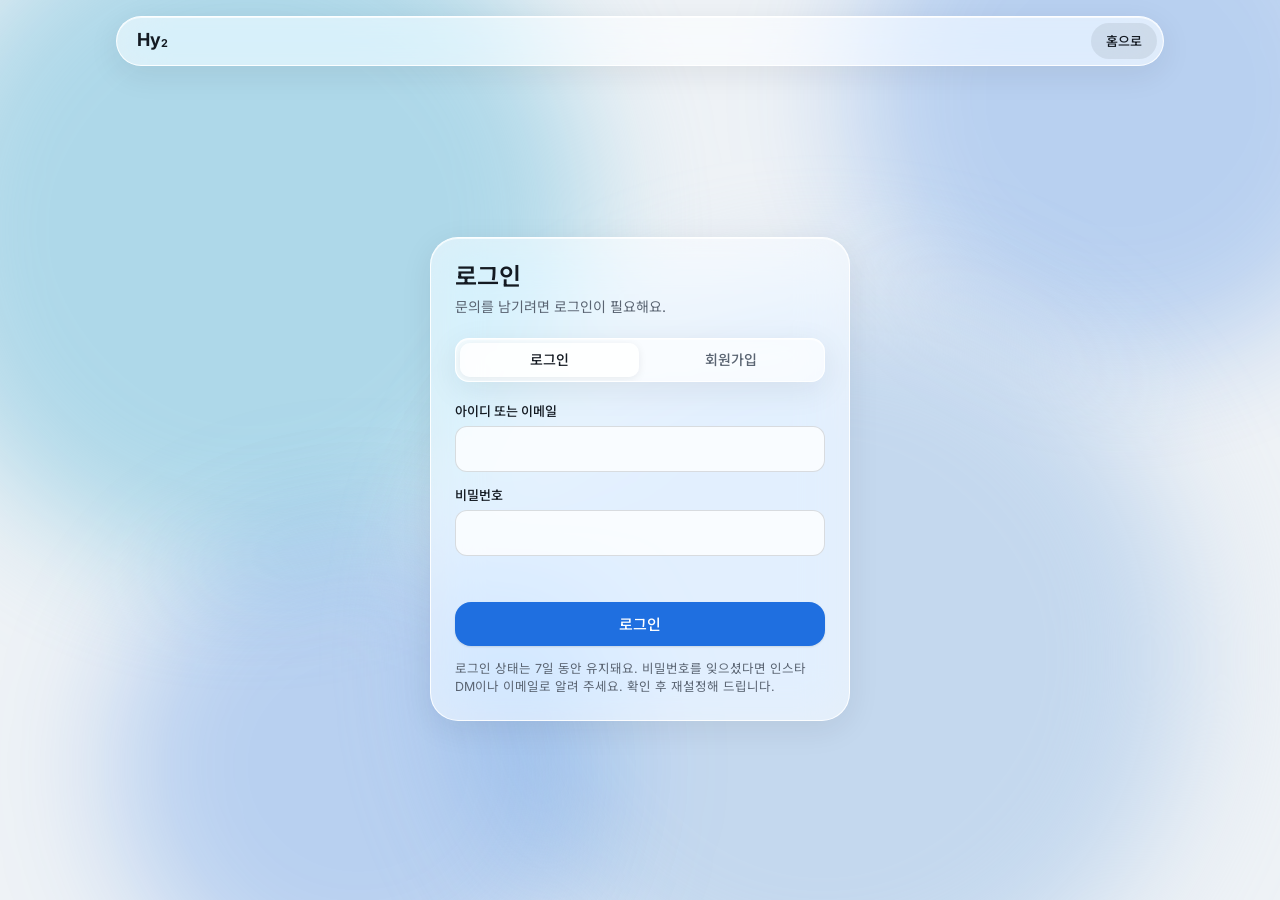
==== public/admin.html @ a985e74a "Hy2 홈페이지: 회원제 1:1 문의, 어드민, OTP, VPN 차단, 후기, 코인 후원 Co-Authored-By: Claude Opus 5.5 <noreply@anthropic" ====
<!doctype html>
<html lang="ko">
<head>
<meta charset="utf-8">
<meta name="viewport" content="width=device-width, initial-scale=1, viewport-fit=cover">
<title>관리 · Hy2</title>
<meta name="robots" content="noindex">
<link rel="icon" href="data:image/svg+xml,%3Csvg xmlns='http://www.w3.org/2000/svg' viewBox='0 0 64 64'%3E%3Crect width='64' height='64' rx='16' fill='%23141a22'/%3E%3Ctext x='10' y='42' font-family='Arial' font-weight='700' font-size='28' fill='%23eef2f6'%3EHy%3C/text%3E%3Ctext x='45' y='48' font-family='Arial' font-weight='700' font-size='16' fill='%23bfe6f0'%3E2%3C/text%3E%3C/svg%3E">
<link rel="preconnect" href="https://fonts.googleapis.com">
<link rel="preconnect" href="https://fonts.gstatic.com" crossorigin>
<link rel="stylesheet" href="https://fonts.googleapis.com/css2?family=Inter:wght@400;500;600;700&family=Noto+Sans+KR:wght@400;500;600;700&family=JetBrains+Mono:wght@400;500&display=swap">
<link rel="stylesheet" href="assets/style.css">
<style>
.wrap{max-width:1280px}
.topbar{display:flex;flex-wrap:wrap;justify-content:space-between;align-items:center;gap:var(--s4);margin-bottom:var(--s4)}
.stats{display:flex;gap:var(--s2);flex-wrap:wrap}
.stat{padding:8px 14px;border-radius:12px;font-size:13px;color:var(--ink-muted)}
.stat b{color:var(--ink);font-size:15px;margin-left:6px;font-variant-numeric:tabular-nums}
.filters{display:flex;gap:6px}
.filters select{height:36px;font-size:13px;padding:0 10px}
.panel-box{border-radius:var(--r-lg);padding:var(--s4) var(--s4) var(--s6);margin-bottom:var(--s10)}
.panel-head{display:flex;justify-content:space-between;align-items:center;gap:var(--s4);flex-wrap:wrap;padding:var(--s2) var(--s2) var(--s4)}
.panel-head .input{max-width:260px;height:38px;font-size:14px}
.table-wrap{overflow-x:auto}
table{width:100%;border-collapse:collapse;font-size:13px;font-variant-numeric:tabular-nums}
th,td{text-align:left;padding:11px 12px;border-bottom:1px solid var(--hairline);white-space:nowrap;vertical-align:middle}
th{font-weight:500;color:var(--ink-muted);font-size:12px;position:sticky;top:0;background:var(--glass-strong)}
tr:hover td{background:var(--hairline)}
td .sub{display:block;font-size:12px;color:var(--ink-muted)}
.row-actions{display:flex;gap:4px;flex-wrap:nowrap}
.menu{position:relative}
.menu-list{position:absolute;right:0;top:calc(100% + 4px);z-index:30;min-width:180px;padding:6px;border-radius:14px;display:grid;background:var(--glass-strong)}
.menu-list button{border:0;background:none;text-align:left;padding:9px 12px;border-radius:9px;font:500 13px/1.2 var(--sans);color:var(--ink);cursor:pointer}
.menu-list button:hover{background:var(--hairline)}
.menu-list button.danger{color:var(--danger)}
.rv{display:grid;gap:6px;padding:var(--s4);border-bottom:1px solid var(--hairline)}
.rv-top{display:flex;justify-content:space-between;align-items:center;gap:var(--s2)}
</style>
</head>
<body>
<canvas id="orbs" aria-hidden="true"></canvas>
<div class="wrap">
  <div class="nav-shell">
    <nav class="nav glass" aria-label="관리 메뉴">
      <a class="brand" href="index.html">Hy<sub>2</sub> <span class="muted" style="font-size:13px;font-weight:500">관리</span></a>
      <div class="nav-right">
        <a class="btn btn-quiet btn-sm btn-pill" href="inquiry.html?account=1">내 계정</a>
        <button class="btn btn-quiet btn-sm btn-pill" type="button" id="logout-btn">로그아웃</button>
      </div>
    </nav>
  </div>

  <div class="topbar">
    <div class="tabs glass" role="tablist" aria-label="관리 화면">
      <button role="tab" id="tab-inbox" aria-selected="true" data-tab="inbox">문의함</button>
      <button role="tab" id="tab-users" aria-selected="false" data-tab="users">회원</button>
      <button role="tab" id="tab-logs" aria-selected="false" data-tab="logs">로그인 기록</button>
      <button role="tab" id="tab-reviews" aria-selected="false" data-tab="reviews">후기</button>
    </div>
    <div class="stats" id="stats"></div>
  </div>

  <section id="view-inbox" role="tabpanel" aria-labelledby="tab-inbox">
    <div class="app" id="app">
      <aside class="side glass" aria-label="전체 문의">
        <div class="filters">
          <select class="input" id="f-status" aria-label="상태">
            <option value="">전체 상태</option><option value="open">답변 대기</option><option value="answered">답변 완료</option><option value="closed">종료</option>
          </select>
          <select class="input" id="f-cat" aria-label="분야"><option value="">전체 분야</option></select>
        </div>
        <div class="tlist" id="tlist"></div>
      </aside>
      <main class="main glass" id="main"><div class="empty">왼쪽에서 문의를 골라 주세요.</div></main>
    </div>
  </section>

  <section id="view-users" role="tabpanel" aria-labelledby="tab-users" hidden>
    <div class="panel-box glass">
      <div class="panel-head"><b>회원 목록</b><input class="input" id="u-search" placeholder="아이디·이름·이메일·IP 검색" aria-label="회원 검색"></div>
      <div class="table-wrap"><table>
        <thead><tr><th>회원</th><th>이메일</th><th>OTP</th><th>마지막 로그인</th><th>IP</th><th>기기</th><th>VPN</th><th>문의</th><th>상태</th><th></th></tr></thead>
        <tbody id="u-body"></tbody>
      </table></div>
    </div>
  </section>

  <section id="view-logs" role="tabpanel" aria-labelledby="tab-logs" hidden>
    <div class="panel-box glass">
      <div class="panel-head"><b>로그인 기록 <span class="muted" style="font-weight:400;font-size:13px">· 최근 300건 · 3개월 후 자동 삭제</span></b><input class="input" id="l-search" placeholder="아이디·IP 검색" aria-label="기록 검색"></div>
      <div class="table-wrap"><table>
        <thead><tr><th>일시</th><th>회원</th><th>IP</th><th>국가</th><th>기기</th><th>OS</th><th>브라우저</th><th>VPN</th></tr></thead>
        <tbody id="l-body"></tbody>
      </table></div>
    </div>
  </section>

  <section id="view-reviews" role="tabpanel" aria-labelledby="tab-reviews" hidden>
    <div class="panel-box glass">
      <div class="panel-head"><b>공개 후기 <span class="muted" style="font-weight:400;font-size:13px">· 최신 10개만 유지돼요</span></b></div>
      <div id="r-list"></div>
    </div>
  </section>
</div>

<script src="assets/vendor/supabase-2.45.4.js"></script>
<script src="assets/app.js"></script>
<script src="assets/chat.js"></script>
<script>
(async () => {
  const { sb, h, $, $$, toast, confirmBox, formBox, callFn, errMsg, CATEGORIES, STATUS, ago, timeFull, requireUser, logout } = Hy2;
  const me = await requireUser({ admin: true });
  if (!me) return;
  $("#logout-btn").onclick = logout;

  let users = [], userMap = new Map(), unmount = () => {}, current = null;

  // 탭
  const tabs = $$("[data-tab]");
  function openTab(name) {
    tabs.forEach((b) => b.setAttribute("aria-selected", b.dataset.tab === name));
    for (const v of ["inbox", "users", "logs", "reviews"]) $(`#view-${v}`).hidden = v !== name;
    history.replaceState(null, "", `#${name}`);
    if (name === "users") loadUsers();
    if (name === "logs") loadLogs();
    if (name === "reviews") loadReviews();
  }
  tabs.forEach((b) => b.addEventListener("click", () => openTab(b.dataset.tab)));

  // ── 문의함 ──
  for (const [k, c] of Object.entries(CATEGORIES)) $("#f-cat").append(h("option", { value: k, text: c.label }));
  $("#f-status").onchange = loadTickets;
  $("#f-cat").onchange = loadTickets;

  async function loadTickets() {
    let q = sb.from("tickets").select("id, title, category, status, updated_at, purpose, profiles(username, name)").order("updated_at", { ascending: false }).limit(300);
    if ($("#f-status").value) q = q.eq("status", $("#f-status").value);
    if ($("#f-cat").value) q = q.eq("category", $("#f-cat").value);
    const { data, error } = await q;
    const list = $("#tlist");
    list.replaceChildren();
    if (error) { list.append(h("p", { class: "empty", text: errMsg(error) })); return; }
    if (!data.length) { list.append(h("p", { class: "empty", style: "padding:24px 8px", text: "조건에 맞는 문의가 없어요." })); return; }
    for (const t of data) {
      list.append(h("button", { class: "titem", type: "button", "aria-current": current === t.id, onclick: () => openTicket(t.id) },
        h("div", { class: "r1" }, h("b", { text: t.title }), Hy2Chat.statusChip(t.status)),
        h("small", { text: `${t.profiles?.name || "탈퇴 회원"} · ${CATEGORIES[t.category]?.label || ""} · ${ago(t.updated_at)}` })));
    }
  }
  async function openTicket(id) {
    unmount(); current = id;
    $("#app").classList.add("has-open");
    $$("#tlist .titem").forEach((b) => b.setAttribute("aria-current", false));
    const holder = h("div", { style: "display:flex;flex-direction:column;flex:1;min-height:0" });
    $("#main").replaceChildren(h("div", { style: "padding:12px 16px 0" },
      h("button", { class: "btn btn-quiet btn-sm back-btn", type: "button", onclick: () => { $("#app").classList.remove("has-open"); } }, "← 목록")), holder);
    unmount = await Hy2Chat.mount(holder, { ticketId: id, me, isAdmin: true, onChange: () => { loadTickets(); loadStats(); } });
    loadTickets();
  }
  sb.channel("admin-tickets").on("postgres_changes", { event: "*", schema: "public", table: "tickets" }, () => { loadTickets(); loadStats(); }).subscribe();

  async function loadStats() {
    const count = async (f) => { let q = sb.from("tickets").select("id", { count: "exact", head: true }); if (f) q = q.eq("status", f); return (await q).count ?? 0; };
    const [open, answered, all] = await Promise.all([count("open"), count("answered"), count()]);
    const { data: u } = await sb.rpc("admin_list_users");
    $("#stats").replaceChildren(
      h("span", { class: "stat glass" }, "답변 대기", h("b", { text: open })),
      h("span", { class: "stat glass" }, "진행 중", h("b", { text: answered })),
      h("span", { class: "stat glass" }, "전체 문의", h("b", { text: all })),
      h("span", { class: "stat glass" }, "회원", h("b", { text: u?.length ?? 0 })));
  }

  // ── 회원 ──
  async function loadUsers() {
    const { data, error } = await sb.rpc("admin_list_users");
    if (error) return toast(errMsg(error));
    users = data; userMap = new Map(data.map((u) => [u.id, u]));
    paintUsers();
  }
  $("#u-search").addEventListener("input", paintUsers);
  function paintUsers() {
    const q = $("#u-search").value.trim().toLowerCase();
    const rows = users.filter((u) => !q || [u.username, u.name, u.email, u.last_ip].some((v) => (v || "").toLowerCase().includes(q)));
    const body = $("#u-body");
    body.replaceChildren();
    if (!rows.length) { body.append(h("tr", {}, h("td", { colspan: "10", class: "empty", text: "회원이 없어요." }))); return; }
    for (const u of rows) {
      body.append(h("tr", {},
        h("td", {}, h("b", { text: u.name }), u.role === "admin" ? h("span", { class: "chip answered", style: "margin-left:6px", text: "어드민" }) : null, h("span", { class: "sub", text: `@${u.username} · 가입 ${timeFull(u.created_at).slice(0, 12)}` })),
        h("td", { text: u.email }),
        h("td", {}, h("span", { class: `chip ${u.mfa_enabled ? "on" : "off"}`, text: u.mfa_enabled ? "사용" : "미사용" })),
        h("td", {}, u.last_login_at ? timeFull(u.last_login_at) : "-", h("span", { class: "sub", text: `총 ${u.login_count}회` })),
        h("td", { class: "mono", text: u.last_ip || "-" }),
        h("td", { text: u.last_device || "-" }),
        h("td", {}, u.last_vpn == null ? "-" : h("span", { class: `chip ${u.last_vpn ? "bad" : "off"}`, text: u.last_vpn ? "감지" : "없음" })),
        h("td", { text: u.ticket_count }),
        h("td", {}, h("span", { class: `chip ${u.is_banned ? "bad" : "on"}`, text: u.is_banned ? "제한" : "정상" })),
        h("td", {}, userMenu(u))));
    }
  }

  function userMenu(u) {
    const self = u.id === me.id;
    const wrap = h("div", { class: "menu" });
    const list = h("div", { class: "menu-list glass", hidden: true });
    const item = (label, fn, danger) => h("button", { type: "button", class: danger ? "danger" : "", onclick: () => { list.hidden = true; fn(); } }, label);
    const run = async (body, okMsg) => {
      const r = await callFn("admin", { ...body, user_id: u.id }, true);
      if (!r.ok) return toast(r.message || "처리하지 못했어요."), false;
      toast(okMsg); loadUsers(); return true;
    };
    list.append(
      item("정보 수정", async () => {
        const r = await formBox({ title: `${u.name} 정보 수정`, fields: [
          { name: "name", label: "이름", value: u.name },
          { name: "username", label: "아이디", value: u.username, hint: "영문·숫자·밑줄 3~20자" },
          { name: "email", label: "이메일", value: u.email, type: "email" }] });
        if (!r) return;
        const body = { action: "update_user" };
        if (r.name.trim() !== u.name) body.name = r.name;
        if (r.username.trim() !== u.username) body.username = r.username;
        if (r.email.trim().toLowerCase() !== (u.email || "").toLowerCase()) body.email = r.email;
        if (Object.keys(body).length === 1) return toast("바뀐 내용이 없어요.");
        run(body, "회원 정보를 바꿨어요.");
      }),
      item("비밀번호 재설정", async () => {
        const r = await formBox({ title: "새 비밀번호 설정", ok: "재설정", fields: [{ name: "pw", label: "새 비밀번호", type: "text", hint: "8자 이상. 회원에게 안전한 방법으로 전달하고 로그인 후 바꾸도록 안내해 주세요." }] });
        if (!r) return;
        if (r.pw.length < 8) return toast("비밀번호는 8자 이상이어야 해요.");
        run({ action: "reset_password", password: r.pw }, self ? "비밀번호를 바꿨어요." : "비밀번호를 재설정하고 기존 로그인을 끊었어요.");
      }),
      item("OTP 초기화", async () => {
        if (!(await confirmBox({ title: "OTP를 초기화할까요?", body: "등록된 인증 앱이 지워지고 모든 기기에서 로그아웃돼요.", ok: "초기화", danger: true }))) return;
        run({ action: "reset_mfa" }, "OTP를 초기화했어요.");
      }),
      item("로그인 기록 보기", () => { openTab("logs"); $("#l-search").value = u.username; paintLogs(); }),
      item("모든 기기 로그아웃", () => run({ action: "revoke_sessions" }, "모든 기기에서 로그아웃시켰어요.")),
      self ? null : item(u.is_banned ? "이용 제한 해제" : "이용 제한", async () => {
        if (!u.is_banned && !(await confirmBox({ title: `${u.name}님을 제한할까요?`, body: "로그인과 문의가 막히고 지금 로그인도 끊겨요.", ok: "제한하기", danger: true }))) return;
        run({ action: "set_ban", banned: !u.is_banned }, u.is_banned ? "제한을 풀었어요." : "이용을 제한했어요.");
      }, !u.is_banned),
      self ? null : item("회원 삭제", async () => {
        if (!(await confirmBox({ title: `${u.name}님을 삭제할까요?`, body: "회원 정보, 문의, 로그인 기록이 모두 지워지고 되돌릴 수 없어요.", ok: "삭제", danger: true }))) return;
        run({ action: "delete_user" }, "회원을 삭제했어요.");
      }, true));
    const btn = h("button", { class: "btn btn-quiet btn-sm", type: "button", "aria-haspopup": "true", onclick: (e) => {
      e.stopPropagation();
      $$(".menu-list").forEach((m) => m !== list && (m.hidden = true));
      list.hidden = !list.hidden;
    } }, "관리");
    wrap.append(btn, list);
    return wrap;
  }
  document.addEventListener("click", () => $$(".menu-list").forEach((m) => (m.hidden = true)));

  // ── 로그인 기록 ──
  let logs = [];
  async function loadLogs() {
    if (!users.length) await loadUsers();
    const { data, error } = await sb.from("login_logs").select("user_id, created_at, ip, country, device, os, browser, is_vpn").order("created_at", { ascending: false }).limit(300);
    if (error) return toast(errMsg(error));
    logs = data; paintLogs();
  }
  $("#l-search").addEventListener("input", paintLogs);
  function paintLogs() {
    const q = $("#l-search").value.trim().toLowerCase();
    const body = $("#l-body");
    body.replaceChildren();
    const rows = logs.filter((l) => { const u = userMap.get(l.user_id); return !q || (l.ip || "").includes(q) || (u?.username || "").toLowerCase().includes(q) || (u?.name || "").toLowerCase().includes(q); });
    if (!rows.length) { body.append(h("tr", {}, h("td", { colspan: "8", class: "empty", text: "기록이 없어요." }))); return; }
    for (const l of rows) {
      const u = userMap.get(l.user_id);
      body.append(h("tr", {},
        h("td", { text: timeFull(l.created_at) }),
        h("td", {}, u ? `${u.name} ` : "알 수 없음", u ? h("span", { class: "muted", text: `@${u.username}` }) : null),
        h("td", { class: "mono", text: l.ip }), h("td", { text: l.country || "-" }),
        h("td", { text: l.device }), h("td", { text: l.os }), h("td", { text: l.browser }),
        h("td", {}, l.is_vpn == null ? "-" : h("span", { class: `chip ${l.is_vpn ? "bad" : "off"}`, text: l.is_vpn ? "감지" : "없음" }))));
    }
  }

  // ── 후기 ──
  async function loadReviews() {
    const { data } = await sb.from("reviews").select("id, display_name, category, rating, body, created_at").order("created_at", { ascending: false });
    const box = $("#r-list");
    box.replaceChildren();
    if (!data?.length) { box.append(h("p", { class: "empty", text: "아직 후기가 없어요." })); return; }
    for (const r of data) {
      box.append(h("div", { class: "rv" },
        h("div", { class: "rv-top" }, h("span", {}, h("b", { text: r.display_name }), " ", h("span", { class: "muted", text: `${"★".repeat(r.rating)} · ${CATEGORIES[r.category]?.label || ""} · ${ago(r.created_at)}` })),
          h("button", { class: "btn btn-danger btn-sm", type: "button", onclick: async () => {
            if (!(await confirmBox({ title: "이 후기를 삭제할까요?", ok: "삭제", danger: true }))) return;
            const { error } = await sb.from("reviews").delete().eq("id", r.id);
            if (error) return toast(errMsg(error));
            toast("후기를 삭제했어요."); loadReviews();
          } }, "삭제")),
        h("p", { text: r.body })));
    }
  }

  loadStats();
  loadTickets();
  openTab(["users", "logs", "reviews"].includes(location.hash.slice(1)) ? location.hash.slice(1) : "inbox");
})();
</script>
</body>
</html>
---- public/assets/style.css ----
/* Hy2 — Glass design tokens (from the Glass design system) */
:root{
  --canvas:#eef2f6; --glass:rgba(255,255,255,.58); --glass-strong:rgba(255,255,255,.78);
  --glass-edge:rgba(255,255,255,.9); --hairline:rgba(20,26,34,.08); --line:rgba(20,26,34,.14);
  --ink:#141a22; --ink-muted:#5a6472; --accent:#1f6fe0; --on-accent:#fff;
  --accent-text:#1858b8; --aqua:#bfe6f0; --ok:#1f9d5c; --warn:#b4690e; --danger:#c2372d;
  --orb-a:rgba(122,196,222,.55); --orb-b:rgba(31,111,224,.26); --orb-c:rgba(178,206,236,.7);
  --shadow-glass:0 8px 32px rgba(20,26,34,.08), inset 0 1px 0 rgba(255,255,255,.7);
  --blur-sm:12px; --blur-md:24px;
  --s2:8px; --s4:16px; --s6:24px; --s10:40px;
  --r-sm:10px; --r-md:16px; --r-lg:28px;
  --sans:Inter,"Noto Sans KR",system-ui,-apple-system,sans-serif;
  --mono:"JetBrains Mono",ui-monospace,SFMono-Regular,Menlo,monospace;
  --ease:cubic-bezier(.2,.8,.2,1);
  color-scheme:light;
}
@media (prefers-color-scheme: dark){:root:not([data-theme="light"]){
  --canvas:#0d1116; --glass:rgba(30,37,46,.58); --glass-strong:rgba(34,42,52,.86);
  --glass-edge:rgba(255,255,255,.12); --hairline:rgba(255,255,255,.08); --line:rgba(255,255,255,.16);
  --ink:#eef2f6; --ink-muted:#9aa6b4; --accent:#2f74e6; --on-accent:#fff;
  --accent-text:#8ab6ff; --aqua:#1c4452; --ok:#3cc47c; --warn:#e0a24a; --danger:#ff7a6e;
  --orb-a:rgba(46,130,160,.42); --orb-b:rgba(47,116,230,.32); --orb-c:rgba(60,80,120,.5);
  --shadow-glass:0 8px 32px rgba(0,0,0,.35), inset 0 1px 0 rgba(255,255,255,.08);
  color-scheme:dark}}
:root[data-theme="dark"]{
  --canvas:#0d1116; --glass:rgba(30,37,46,.58); --glass-strong:rgba(34,42,52,.86);
  --glass-edge:rgba(255,255,255,.12); --hairline:rgba(255,255,255,.08); --line:rgba(255,255,255,.16);
  --ink:#eef2f6; --ink-muted:#9aa6b4; --accent:#2f74e6; --on-accent:#fff;
  --accent-text:#8ab6ff; --aqua:#1c4452; --ok:#3cc47c; --warn:#e0a24a; --danger:#ff7a6e;
  --orb-a:rgba(46,130,160,.42); --orb-b:rgba(47,116,230,.32); --orb-c:rgba(60,80,120,.5);
  --shadow-glass:0 8px 32px rgba(0,0,0,.35), inset 0 1px 0 rgba(255,255,255,.08);
  color-scheme:dark}

*{box-sizing:border-box}
html{scroll-behavior:smooth}
body{margin:0;background:var(--canvas);color:var(--ink);font:400 15px/22px var(--sans);-webkit-font-smoothing:antialiased;overflow-x:hidden;min-height:100vh}
img{max-width:100%;display:block}
a{color:var(--accent-text);text-decoration:none}
a:hover{text-decoration:underline;text-underline-offset:3px}
:focus-visible{outline:2px solid var(--accent);outline-offset:2px;border-radius:6px}
h1,h2,h3,h4{margin:0;text-wrap:balance}
p{margin:0}
ul,ol{margin:0;padding:0;list-style:none}
[hidden]{display:none!important}
#orbs{position:fixed;inset:0;width:100%;height:100%;z-index:0;pointer-events:none}

.wrap{position:relative;z-index:1;max-width:1080px;margin:0 auto;
  padding-left:max(16px,env(safe-area-inset-left,0px));padding-right:max(16px,env(safe-area-inset-right,0px))}
.glass{background:var(--glass);border:1px solid var(--glass-edge);box-shadow:var(--shadow-glass);
  -webkit-backdrop-filter:blur(var(--blur-md)) saturate(160%);backdrop-filter:blur(var(--blur-md)) saturate(160%)}

/* nav */
.nav-shell{position:sticky;top:0;z-index:20;padding-block:var(--s4)}
.nav{display:flex;align-items:center;justify-content:space-between;gap:var(--s4);border-radius:999px;padding:6px 6px 6px 20px}
.brand{font-weight:700;font-size:18px;letter-spacing:-.02em;color:var(--ink);white-space:nowrap}
.brand sub{font-size:.6em;vertical-align:baseline;position:relative;top:.15em;margin-left:1px}
.brand:hover{text-decoration:none}
.nav-right{display:flex;align-items:center;gap:4px}
.nav-links{display:flex;gap:2px}
.nav-links a{display:block;padding:8px 14px;border-radius:999px;color:var(--ink-muted);font-size:14px;font-weight:500}
.nav-links a:hover{text-decoration:none;color:var(--ink);background:var(--hairline)}
@media (max-width:720px){.nav-links{display:none}}

/* buttons */
.btn{display:inline-flex;align-items:center;justify-content:center;gap:var(--s2);height:44px;padding:0 20px;border-radius:var(--r-md);
  font:500 15px/1 var(--sans);border:1px solid transparent;cursor:pointer;white-space:nowrap;color:var(--ink);background:none;
  transition:transform .2s var(--ease),background .2s,opacity .2s}
.btn:hover{text-decoration:none;transform:translateY(-1px)}
.btn:active{transform:none}
.btn:disabled{opacity:.5;cursor:not-allowed;transform:none}
.btn-primary{background:var(--accent);color:var(--on-accent);box-shadow:0 1px 2px rgba(20,26,34,.12)}
.btn-ghost{background:var(--glass-strong);border-color:var(--glass-edge);box-shadow:var(--shadow-glass)}
.btn-quiet{background:var(--hairline)}
.btn-danger{background:transparent;border-color:var(--line);color:var(--danger)}
.btn-sm{height:36px;padding:0 14px;font-size:13px;border-radius:12px}
.btn-pill{border-radius:999px}
.btn svg{width:16px;height:16px}

/* forms */
.field{display:grid;gap:6px}
.field label,.label{font:500 13px/18px var(--sans);color:var(--ink)}
.field .hint{font-size:12px;line-height:16px;color:var(--ink-muted)}
.input,textarea.input,select.input{width:100%;height:46px;padding:0 14px;border-radius:12px;border:1px solid var(--line);
  background:var(--glass-strong);color:var(--ink);font:400 15px/1.4 var(--sans);transition:border-color .2s,box-shadow .2s}
textarea.input{height:auto;min-height:110px;padding:12px 14px;resize:vertical}
.input:focus{outline:none;border-color:var(--accent);box-shadow:0 0 0 3px rgba(31,111,224,.18)}
.input[aria-invalid="true"]{border-color:var(--danger)}
.check{display:flex;gap:10px;align-items:flex-start;font-size:13px;line-height:19px;color:var(--ink-muted)}
.check input{margin-top:2px;width:16px;height:16px;accent-color:var(--accent);flex:none}
.form-msg{font-size:13px;line-height:18px;min-height:18px;color:var(--danger)}
.form-msg.ok{color:var(--ok)}

/* common bits */
.eyebrow{font:500 12px/16px var(--sans);letter-spacing:.08em;text-transform:uppercase;color:var(--ink-muted)}
.h2{font-size:clamp(26px,3.4vw,34px);line-height:1.2;font-weight:600;letter-spacing:-.02em;margin-top:6px}
.muted{color:var(--ink-muted)}
.mono{font-family:var(--mono)}
.chip{display:inline-flex;align-items:center;gap:6px;font:500 12px/16px var(--sans);padding:4px 10px;border-radius:999px;background:var(--hairline);color:var(--ink);white-space:nowrap}
.chip.open{background:rgba(180,105,14,.14);color:var(--warn)}
.chip.answered{background:rgba(31,111,224,.14);color:var(--accent-text)}
.chip.closed{background:var(--hairline);color:var(--ink-muted)}
.chip.on{background:rgba(31,157,92,.14);color:var(--ok)}
.chip.off{background:var(--hairline);color:var(--ink-muted)}
.chip.bad{background:rgba(194,55,45,.13);color:var(--danger)}
.panel{border-radius:var(--r-lg);padding:var(--s6)}
.toast{position:fixed;left:50%;bottom:calc(24px + env(safe-area-inset-bottom,0px));transform:translateX(-50%) translateY(20px);opacity:0;z-index:50;
  padding:12px 18px;border-radius:14px;background:var(--ink);color:var(--canvas);font-size:14px;font-weight:500;transition:all .3s var(--ease);pointer-events:none;max-width:calc(100% - 32px)}
.toast.show{opacity:1;transform:translateX(-50%)}
.empty{padding:var(--s10) var(--s6);text-align:center;color:var(--ink-muted);font-size:14px;line-height:22px}

/* modal */
.modal{position:fixed;inset:0;z-index:40;display:grid;place-items:center;padding:16px;background:rgba(10,14,20,.35);-webkit-backdrop-filter:blur(4px);backdrop-filter:blur(4px)}
.modal-card{width:min(440px,100%);max-height:calc(100vh - 32px);overflow:auto;border-radius:var(--r-lg);padding:var(--s6);display:grid;gap:var(--s4);background:var(--glass-strong)}
.modal-card h3{font-size:18px;line-height:24px;font-weight:600}
.modal-actions{display:flex;gap:var(--s2);justify-content:flex-end;flex-wrap:wrap}

/* tabs */
.tabs{display:inline-flex;padding:4px;border-radius:14px;gap:2px;max-width:100%;overflow-x:auto}
.tabs button{border:0;background:none;color:var(--ink-muted);font:500 14px/1 var(--sans);padding:10px 16px;border-radius:10px;cursor:pointer;white-space:nowrap}
.tabs button[aria-selected="true"]{background:var(--glass-strong);color:var(--ink);box-shadow:0 2px 8px rgba(20,26,34,.08)}

@media (prefers-reduced-motion:reduce){*{animation:none!important;transition:none!important;scroll-behavior:auto!important}}

/* app shell (문의·어드민) */
.app{display:grid;grid-template-columns:300px minmax(0,1fr);gap:var(--s4);padding-bottom:var(--s10);height:calc(100vh - 92px);min-height:560px}
.side{border-radius:var(--r-lg);padding:var(--s4);display:flex;flex-direction:column;gap:12px;min-height:0}
.side-head{display:flex;justify-content:space-between;align-items:center;gap:var(--s2);padding:4px 4px 0}
.side-head b{font-size:15px;font-weight:600}
.tlist{display:grid;gap:4px;overflow-y:auto;min-height:0;align-content:start;margin:0 -4px;padding:0 4px}
.titem{display:grid;gap:4px;padding:12px;border-radius:14px;cursor:pointer;border:1px solid transparent;text-align:left;background:none;color:var(--ink);font:inherit;width:100%}
.titem:hover{background:var(--hairline)}
.titem[aria-current="true"]{background:var(--glass-strong);border-color:var(--glass-edge)}
.titem .r1{display:flex;justify-content:space-between;align-items:center;gap:var(--s2)}
.titem b{font-size:14px;font-weight:600;line-height:20px;overflow:hidden;text-overflow:ellipsis;white-space:nowrap}
.titem small{font-size:12px;color:var(--ink-muted)}
.main{border-radius:var(--r-lg);min-height:0;display:flex;flex-direction:column;overflow:hidden}
.main > *{min-height:0}
.side-foot{margin-top:auto;display:grid;gap:6px;padding-top:12px;border-top:1px solid var(--hairline)}
@media (max-width:820px){
  .app{grid-template-columns:1fr;height:auto;min-height:0}
  .side .tlist{max-height:260px}
  .main{min-height:70vh}
  .app.has-open .side{display:none}
  .back-btn{display:inline-flex!important}
}
.back-btn{display:none!important}

/* chat */
.chat{display:flex;flex-direction:column;height:100%;min-height:0;flex:1}
.chat-head{display:flex;justify-content:space-between;align-items:flex-start;gap:var(--s4);padding:20px var(--s6);border-bottom:1px solid var(--hairline)}
.chat-title{display:grid;gap:6px;min-width:0}
.chat-title h2{font-size:19px;line-height:26px;font-weight:600;overflow-wrap:anywhere}
.chat-title p{font-size:13px;overflow-wrap:anywhere}
.chat-tags{display:flex;gap:6px;flex-wrap:wrap}
.chat-actions{display:flex;gap:6px;flex:none}
.msgs{flex:1;overflow-y:auto;padding:var(--s6);display:flex;flex-direction:column;gap:12px;min-height:200px}
.msg{display:grid;gap:4px;max-width:min(78%,560px)}
.msg.mine{align-self:flex-end;justify-items:end}
.msg .bubble{padding:10px 14px;border-radius:18px;font-size:15px;line-height:22px;white-space:pre-wrap;overflow-wrap:anywhere}
.msg.mine .bubble{background:var(--accent);color:var(--on-accent);border-bottom-right-radius:6px}
.msg.theirs .bubble{background:var(--glass-strong);border:1px solid var(--glass-edge);border-bottom-left-radius:6px}
.msg .meta{font-size:11.5px;color:var(--ink-muted)}
.chat-foot{border-top:1px solid var(--hairline);padding:var(--s4)}
.composer{display:flex;gap:var(--s2);align-items:flex-end}
.composer .input{min-height:46px;height:46px;max-height:160px;resize:none;padding-top:12px}
.closed-note{text-align:center;font-size:13px;color:var(--ink-muted);padding:6px}
.review-form{display:grid;gap:10px}
.review-form b{font-size:15px;font-weight:600}
.star-pick{display:flex;gap:4px}
.star-pick button{border:0;background:none;font-size:28px;line-height:1;cursor:pointer;color:var(--line);padding:2px}
.star-pick button.on{color:#e3a008}
.otp-input{font:600 26px/1 var(--mono);letter-spacing:.4em;text-align:center;height:58px}
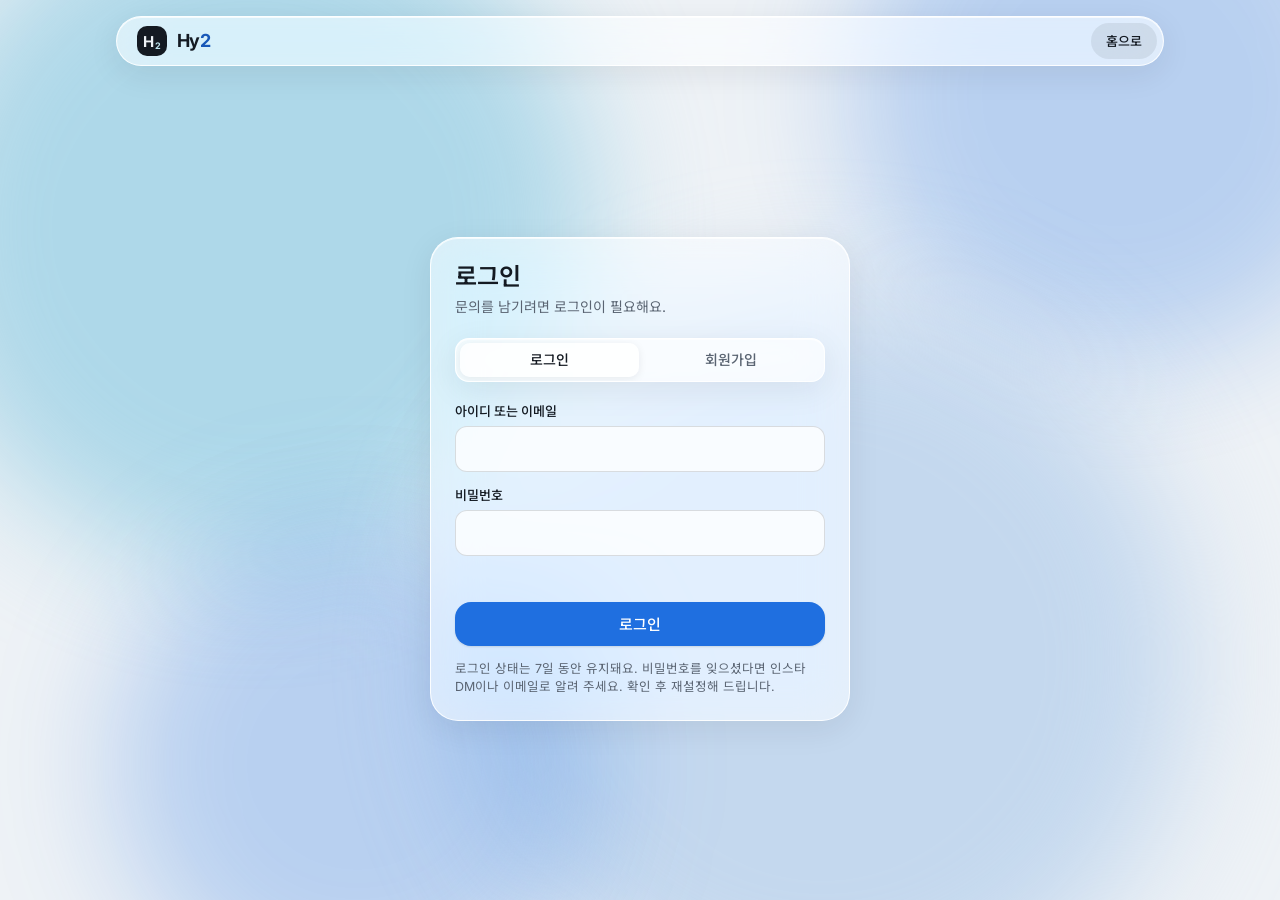
==== commit 2130e02d: "상단 메뉴 개선: 새 Hy2 로고, 인스타 링크, 로그인 후 내 문의·프로필 메뉴(내 정보·관리·로그아웃) Co-Authored-By: Claude Opus 5.5 <noreply" ====
--- a/public/admin.html
+++ b/public/admin.html
@@ -42,10 +42,9 @@
 <div class="wrap">
   <div class="nav-shell">
     <nav class="nav glass" aria-label="관리 메뉴">
-      <a class="brand" href="index.html">Hy<sub>2</sub> <span class="muted" style="font-size:13px;font-weight:500">관리</span></a>
+      <a class="brand" href="index.html" aria-label="Hy2 홈"><span class="mark" aria-hidden="true">H<i>2</i></span><span class="word">Hy<em>2</em></span> <span class="tag-admin">관리</span></a>
       <div class="nav-right">
-        <a class="btn btn-quiet btn-sm btn-pill" href="inquiry.html?account=1">내 계정</a>
-        <button class="btn btn-quiet btn-sm btn-pill" type="button" id="logout-btn">로그아웃</button>
+        <div id="nav-auth" class="nav-auth"></div>
       </div>
     </nav>
   </div>
@@ -111,7 +110,6 @@
   const { sb, h, $, $$, toast, confirmBox, formBox, callFn, errMsg, CATEGORIES, STATUS, ago, timeFull, requireUser, logout } = Hy2;
   const me = await requireUser({ admin: true });
   if (!me) return;
-  $("#logout-btn").onclick = logout;
 
   let users = [], userMap = new Map(), unmount = () => {}, current = null;
 
--- a/public/assets/style.css
+++ b/public/assets/style.css
@@ -1,4 +1,4 @@
-/* Hy2 — Glass design tokens (from the Glass design system) */
+/* Hy2 — design tokens */
 :root{
   --canvas:#eef2f6; --glass:rgba(255,255,255,.58); --glass-strong:rgba(255,255,255,.78);
   --glass-edge:rgba(255,255,255,.9); --hairline:rgba(20,26,34,.08); --line:rgba(20,26,34,.14);
@@ -52,9 +52,6 @@
 /* nav */
 .nav-shell{position:sticky;top:0;z-index:20;padding-block:var(--s4)}
 .nav{display:flex;align-items:center;justify-content:space-between;gap:var(--s4);border-radius:999px;padding:6px 6px 6px 20px}
-.brand{font-weight:700;font-size:18px;letter-spacing:-.02em;color:var(--ink);white-space:nowrap}
-.brand sub{font-size:.6em;vertical-align:baseline;position:relative;top:.15em;margin-left:1px}
-.brand:hover{text-decoration:none}
 .nav-right{display:flex;align-items:center;gap:4px}
 .nav-links{display:flex;gap:2px}
 .nav-links a{display:block;padding:8px 14px;border-radius:999px;color:var(--ink-muted);font-size:14px;font-weight:500}
@@ -170,3 +167,30 @@
 .star-pick button{border:0;background:none;font-size:28px;line-height:1;cursor:pointer;color:var(--line);padding:2px}
 .star-pick button.on{color:#e3a008}
 .otp-input{font:600 26px/1 var(--mono);letter-spacing:.4em;text-align:center;height:58px}
+
+/* 로고: 둥근 사각 마크 + 글자 */
+.brand{display:inline-flex;align-items:center;gap:10px;font-weight:700;font-size:18px;letter-spacing:-.03em;color:var(--ink);white-space:nowrap;line-height:1}
+.brand .mark{width:30px;height:30px;border-radius:10px;background:var(--ink);color:var(--canvas);display:flex;align-items:center;justify-content:center;gap:1px;font:700 15px/1 var(--sans);letter-spacing:-.02em;flex:none;padding-top:1px}
+.brand .mark i{font-style:normal;font-size:9px;font-weight:700;color:var(--aqua);transform:translateY(4px)}
+.brand .word em{font-style:normal;color:var(--accent-text)}
+.brand .tag-admin{font-size:12px;font-weight:500;color:var(--ink-muted);letter-spacing:0;padding:3px 8px;border-radius:999px;background:var(--hairline)}
+
+/* 상단 메뉴 오른쪽 */
+.nav-auth{display:flex;align-items:center;gap:6px}
+.icon-link{display:grid;place-items:center;width:36px;height:36px;border-radius:999px;color:var(--ink-muted)}
+.icon-link:hover{background:var(--hairline);color:var(--ink)}
+.icon-link svg{width:18px;height:18px}
+.user-wrap{position:relative}
+.user-btn{border:0;padding:2px;border-radius:999px;background:none;cursor:pointer;display:grid}
+.avatar{width:34px;height:34px;border-radius:50%;background:var(--aqua);color:var(--ink);display:grid;place-items:center;font:600 14px/1 var(--sans);flex:none}
+.user-btn:hover .avatar,.user-btn[aria-expanded="true"] .avatar{box-shadow:0 0 0 2px var(--accent)}
+.user-menu{position:absolute;right:0;top:calc(100% + 10px);z-index:30;width:240px;padding:8px;border-radius:18px;display:grid;gap:2px;background:var(--glass-strong)}
+.user-menu .um-head{display:flex;align-items:center;gap:10px;padding:8px 10px 12px}
+.user-menu .um-head b{display:block;font-size:14px;font-weight:600;line-height:20px}
+.user-menu .um-head small{display:block;font-size:12px;color:var(--ink-muted)}
+.user-menu a,.user-menu button{display:block;width:100%;text-align:left;padding:10px 12px;border-radius:10px;border:0;background:none;font:500 14px/1.2 var(--sans);color:var(--ink);cursor:pointer}
+.user-menu a:hover,.user-menu button:hover{background:var(--hairline);text-decoration:none}
+.user-menu .danger{color:var(--danger)}
+.user-menu hr{border:0;border-top:1px solid var(--hairline);margin:4px 0}
+@media (max-width:359px){.brand .word{display:none}}
+.brand:hover{text-decoration:none}
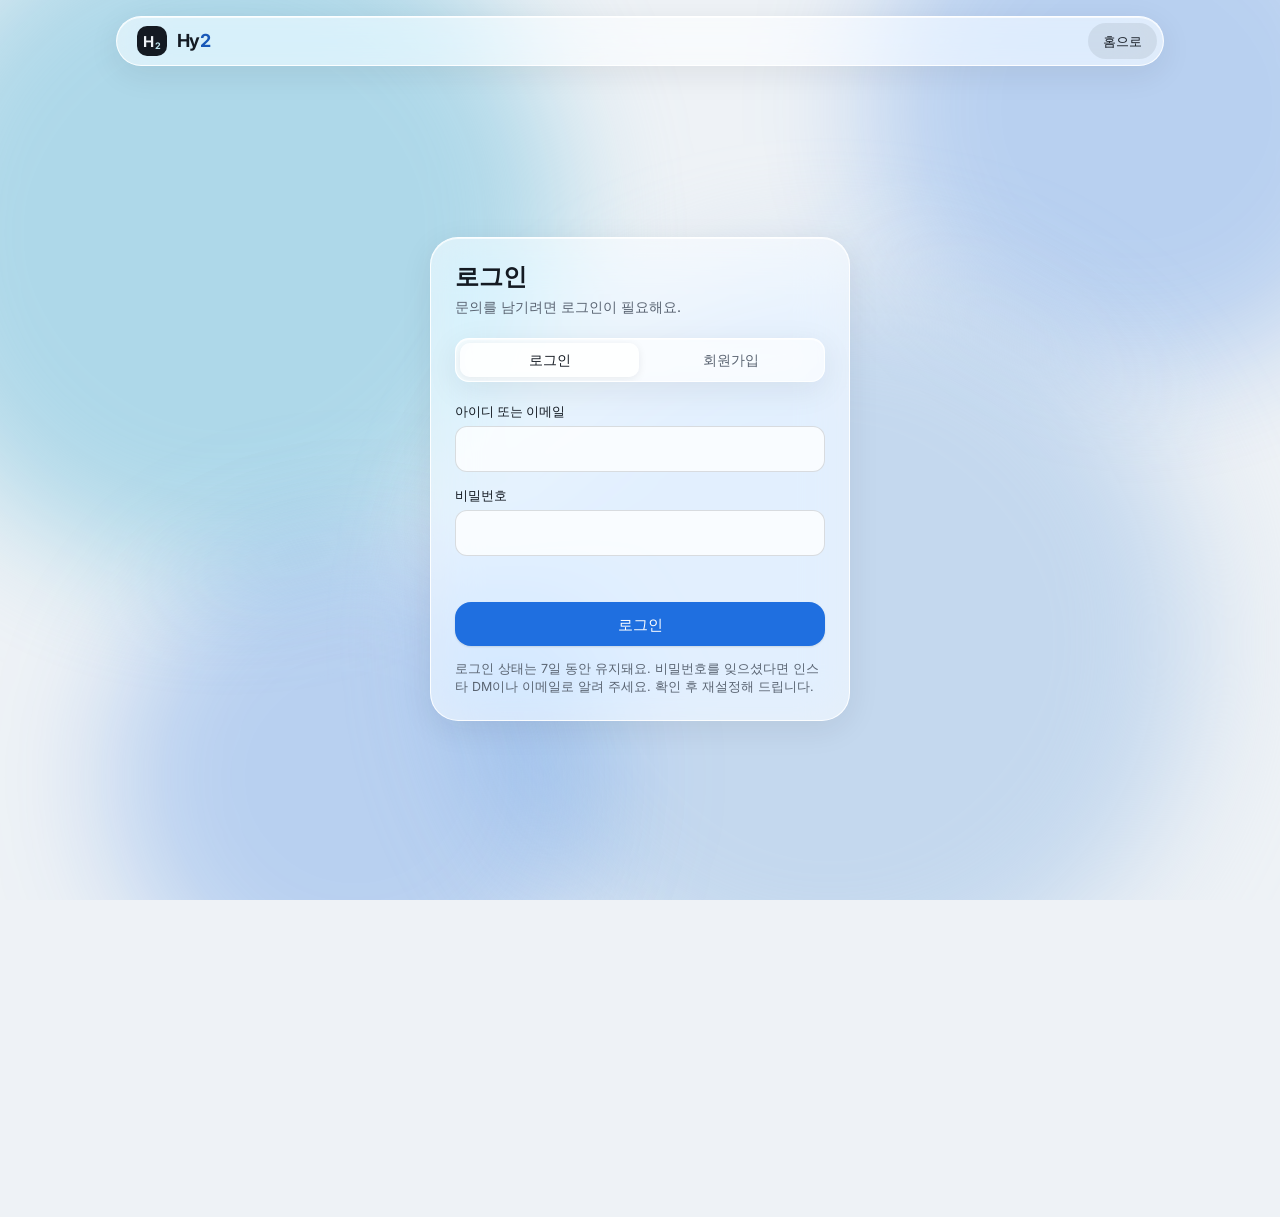
==== commit cd0fd7b3: "캐시 문제 수정: CSS·JS 주소에 버전 표시, 페이지·파일 캐시 시간 단축 Co-Authored-By: Claude Opus 5.5 <noreply@anthropic.com> " ====
--- a/public/admin.html
+++ b/public/admin.html
@@ -9,7 +9,7 @@
 <link rel="preconnect" href="https://fonts.googleapis.com">
 <link rel="preconnect" href="https://fonts.gstatic.com" crossorigin>
 <link rel="stylesheet" href="https://fonts.googleapis.com/css2?family=Inter:wght@400;500;600;700&family=Noto+Sans+KR:wght@400;500;600;700&family=JetBrains+Mono:wght@400;500&display=swap">
-<link rel="stylesheet" href="assets/style.css">
+<link rel="stylesheet" href="assets/style.css?v=2130e02-0627">
 <style>
 .wrap{max-width:1280px}
 .topbar{display:flex;flex-wrap:wrap;justify-content:space-between;align-items:center;gap:var(--s4);margin-bottom:var(--s4)}
@@ -103,8 +103,8 @@
 </div>
 
 <script src="assets/vendor/supabase-2.45.4.js"></script>
-<script src="assets/app.js"></script>
-<script src="assets/chat.js"></script>
+<script src="assets/app.js?v=2130e02-0627"></script>
+<script src="assets/chat.js?v=2130e02-0627"></script>
 <script>
 (async () => {
   const { sb, h, $, $$, toast, confirmBox, formBox, callFn, errMsg, CATEGORIES, STATUS, ago, timeFull, requireUser, logout } = Hy2;
